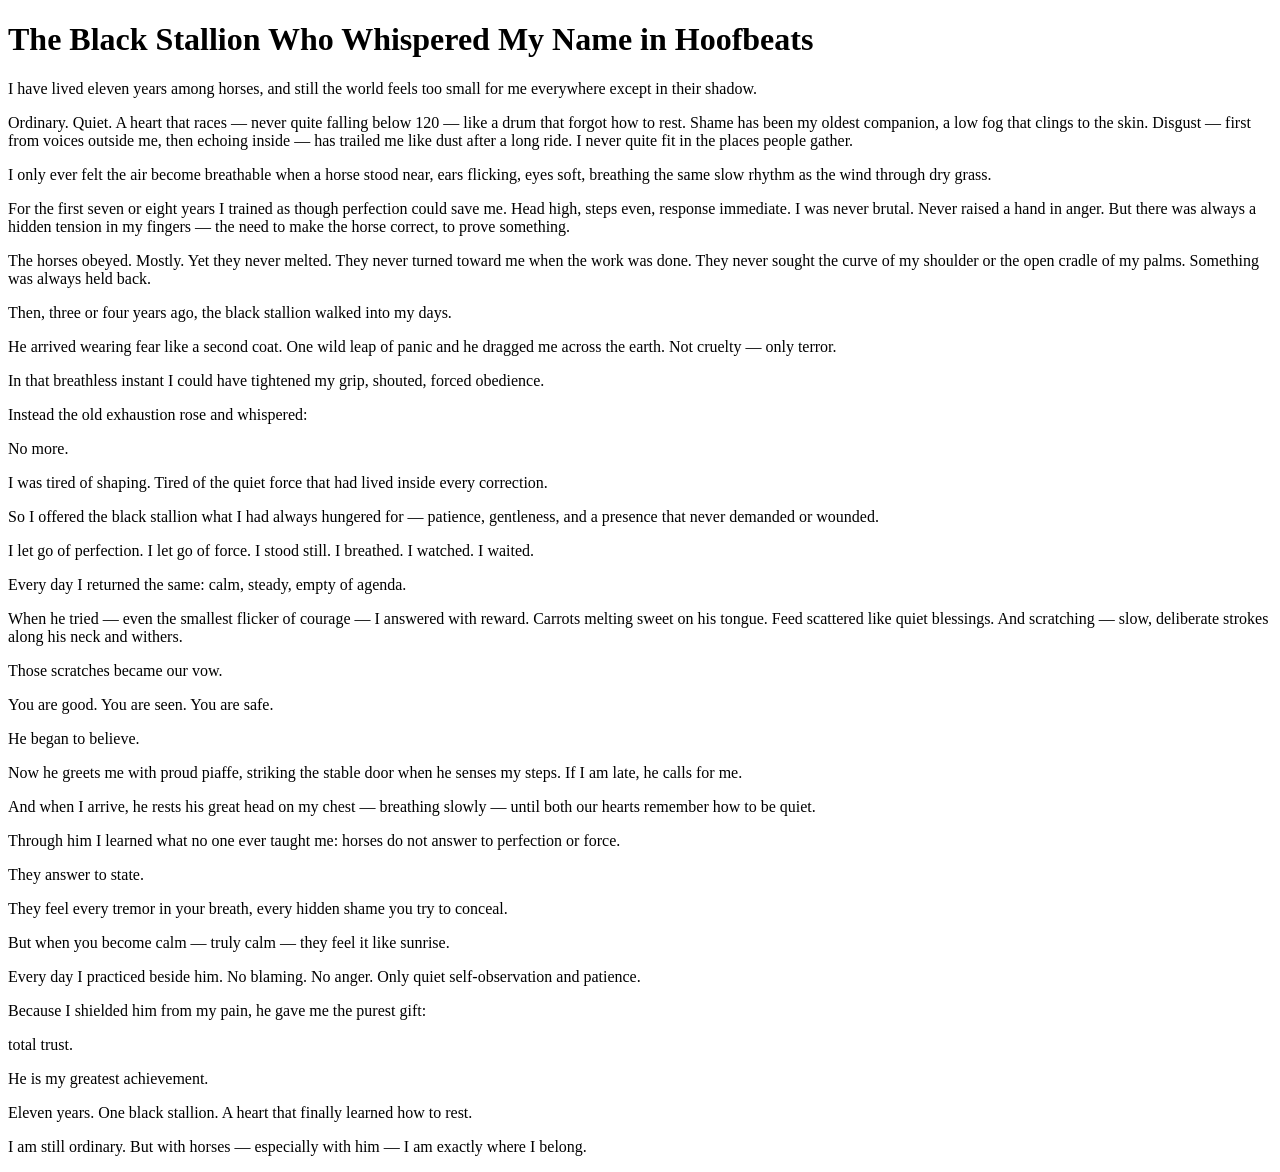
==== stallion.html @ 7eb43217 "Add full HTML structure for stallion story narrative This HTML file contains the complete narrative " ====
<!DOCTYPE html>
<html lang="en">

<head>

<meta charset="UTF-8">
<meta name="viewport" content="width=device-width, initial-scale=1.0">

<title>The Black Stallion | Praveen Kumar</title>

<link rel="stylesheet" href="story.css">

</head>

<body>

<div class="story-container">

<h1>
The Black Stallion Who Whispered My Name in Hoofbeats
</h1>

<p class="opening">
I have lived eleven years among horses, and still the world feels too small for me everywhere except in their shadow.
</p>

<div class="story-text">

<p>
Ordinary. Quiet. A heart that races — never quite falling below 120 — like a drum that forgot how to rest. Shame has been my oldest companion, a low fog that clings to the skin. Disgust — first from voices outside me, then echoing inside — has trailed me like dust after a long ride. I never quite fit in the places people gather.
</p>

<p>
I only ever felt the air become breathable when a horse stood near, ears flicking, eyes soft, breathing the same slow rhythm as the wind through dry grass.
</p>

<p>
For the first seven or eight years I trained as though perfection could save me. Head high, steps even, response immediate. I was never brutal. Never raised a hand in anger. But there was always a hidden tension in my fingers — the need to make the horse correct, to prove something.
</p>

<p>
The horses obeyed. Mostly. Yet they never melted. They never turned toward me when the work was done. They never sought the curve of my shoulder or the open cradle of my palms. Something was always held back.
</p>

<p>
Then, three or four years ago, the black stallion walked into my days.
</p>

<p>
He arrived wearing fear like a second coat. One wild leap of panic and he dragged me across the earth. Not cruelty — only terror.
</p>

<p>
In that breathless instant I could have tightened my grip, shouted, forced obedience.
</p>

<p>
Instead the old exhaustion rose and whispered:
</p>

<p class="center">
No more.
</p>

<p>
I was tired of shaping. Tired of the quiet force that had lived inside every correction.
</p>

<p>
So I offered the black stallion what I had always hungered for — patience, gentleness, and a presence that never demanded or wounded.
</p>

<p>
I let go of perfection.  
I let go of force.  
I stood still. I breathed. I watched. I waited.
</p>

<p>
Every day I returned the same: calm, steady, empty of agenda.
</p>

<p>
When he tried — even the smallest flicker of courage — I answered with reward. Carrots melting sweet on his tongue. Feed scattered like quiet blessings. And scratching — slow, deliberate strokes along his neck and withers.
</p>

<p>
Those scratches became our vow.
</p>

<p class="center">
You are good.  
You are seen.  
You are safe.
</p>

<p>
He began to believe.
</p>

<p>
Now he greets me with proud piaffe, striking the stable door when he senses my steps. If I am late, he calls for me.
</p>

<p>
And when I arrive, he rests his great head on my chest — breathing slowly — until both our hearts remember how to be quiet.
</p>

<p>
Through him I learned what no one ever taught me: horses do not answer to perfection or force.
</p>

<p class="center">
They answer to state.
</p>

<p>
They feel every tremor in your breath, every hidden shame you try to conceal.
</p>

<p>
But when you become calm — truly calm — they feel it like sunrise.
</p>

<p>
Every day I practiced beside him. No blaming. No anger. Only quiet self-observation and patience.
</p>

<p>
Because I shielded him from my pain, he gave me the purest gift:
</p>

<p class="center">
total trust.
</p>

<p>
He is my greatest achievement.
</p>

<p>
Eleven years.  
One black stallion.  
A heart that finally learned how to rest.
</p>

<p class="ending">
I am still ordinary.  
But with horses — especially with him — I am exactly where I belong.
</p>

</div>

</div>

</body>
</html>
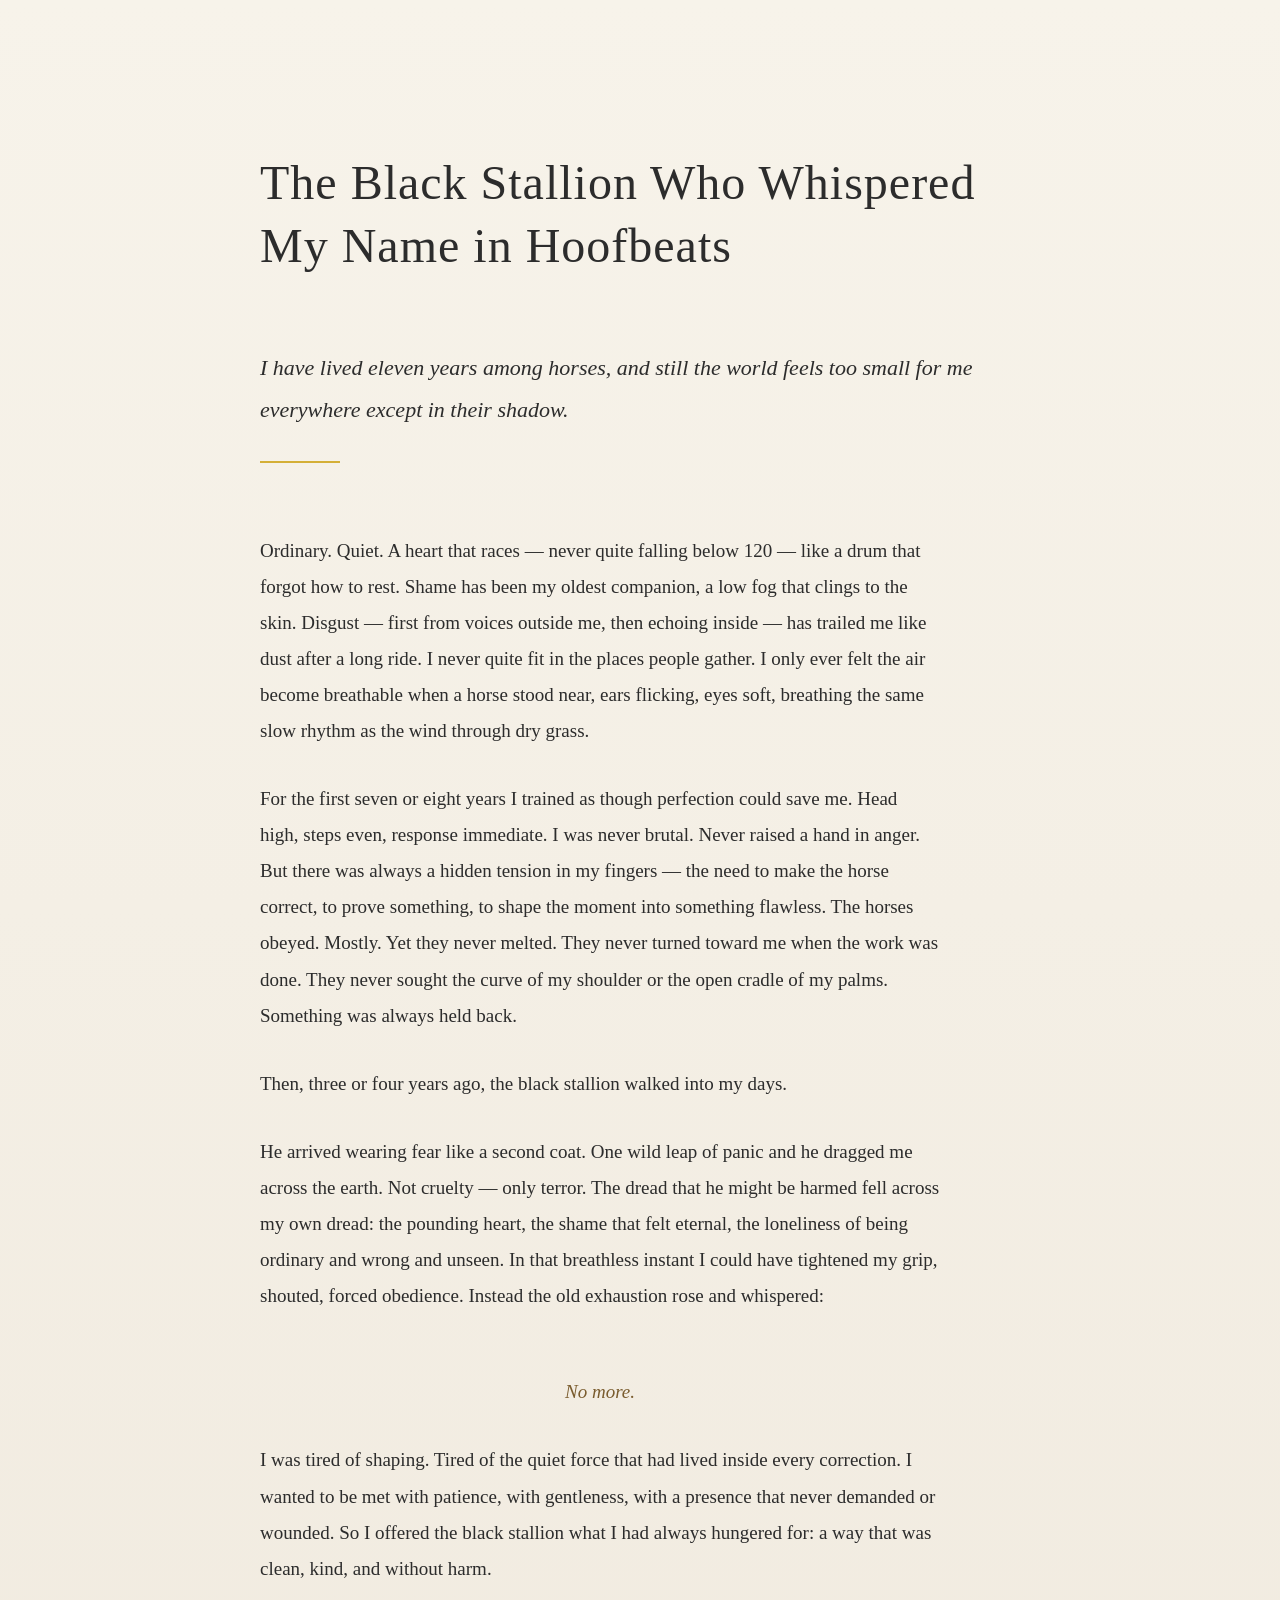
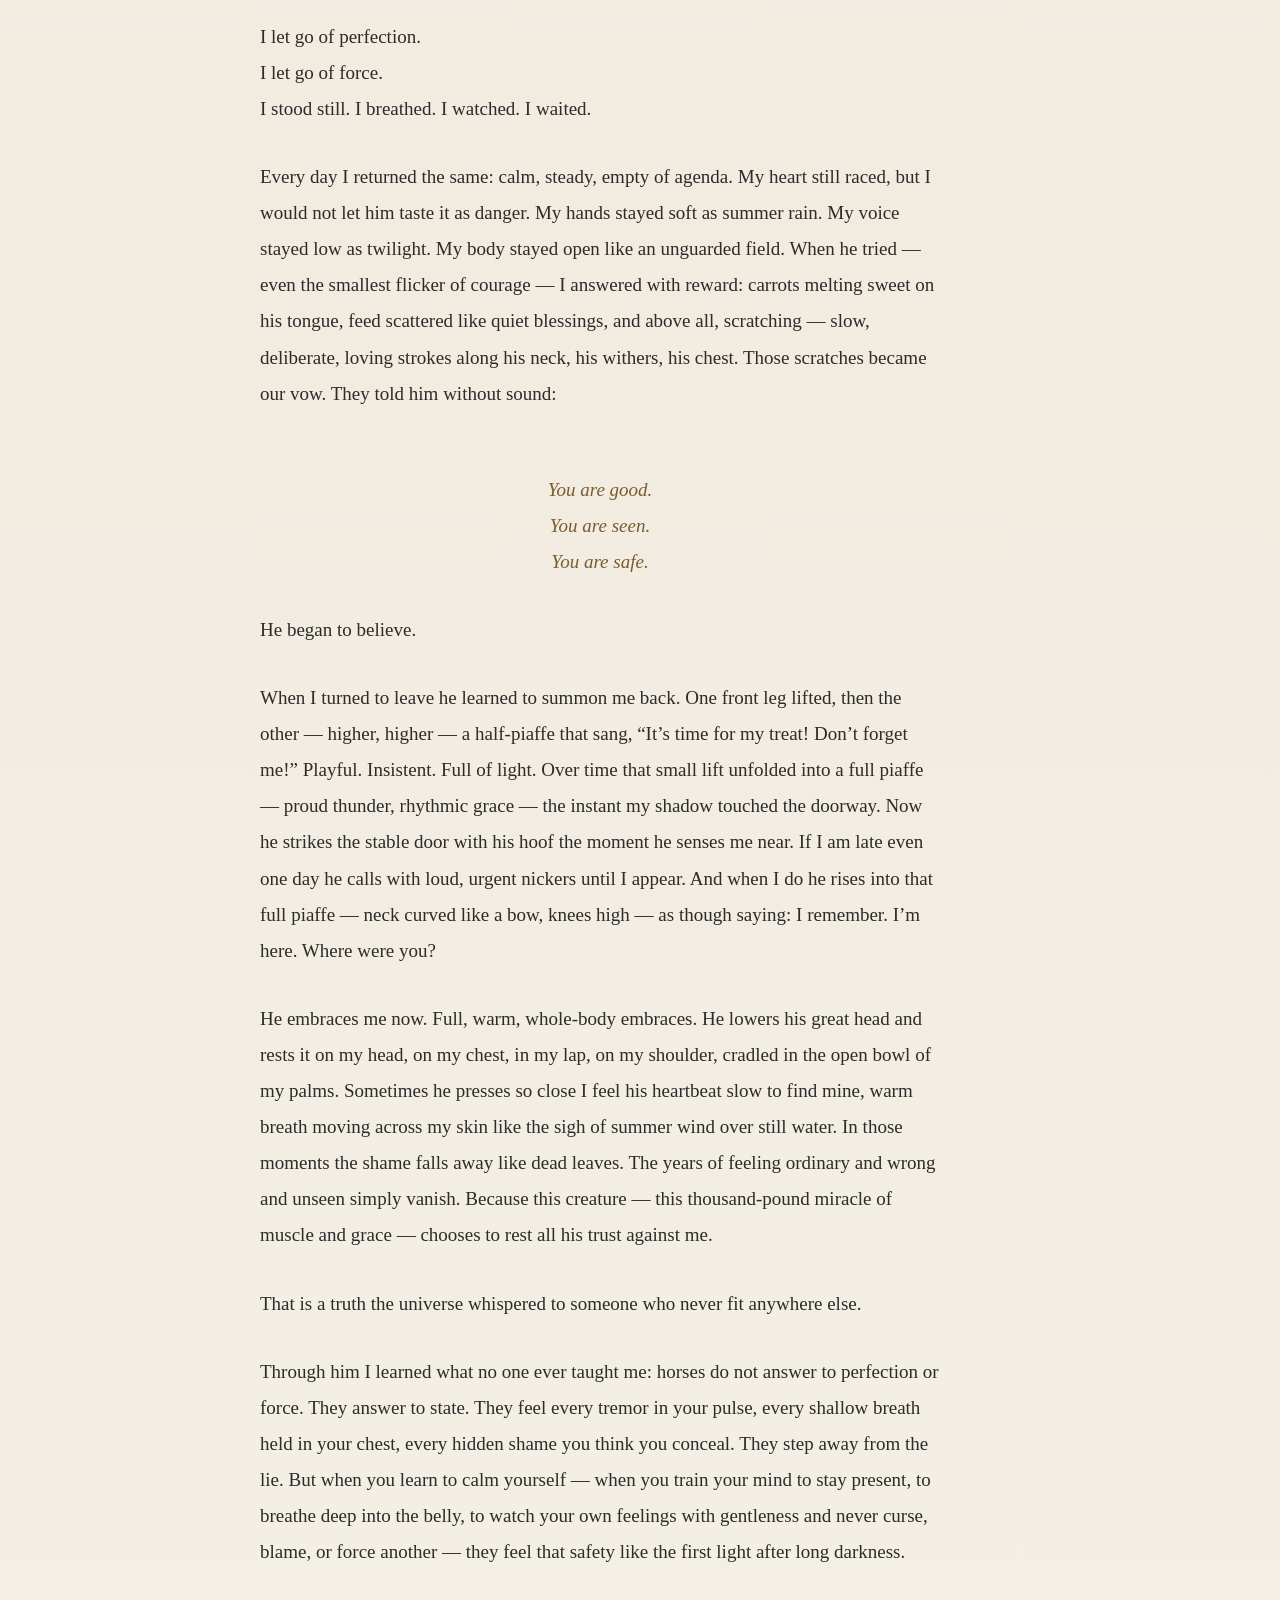
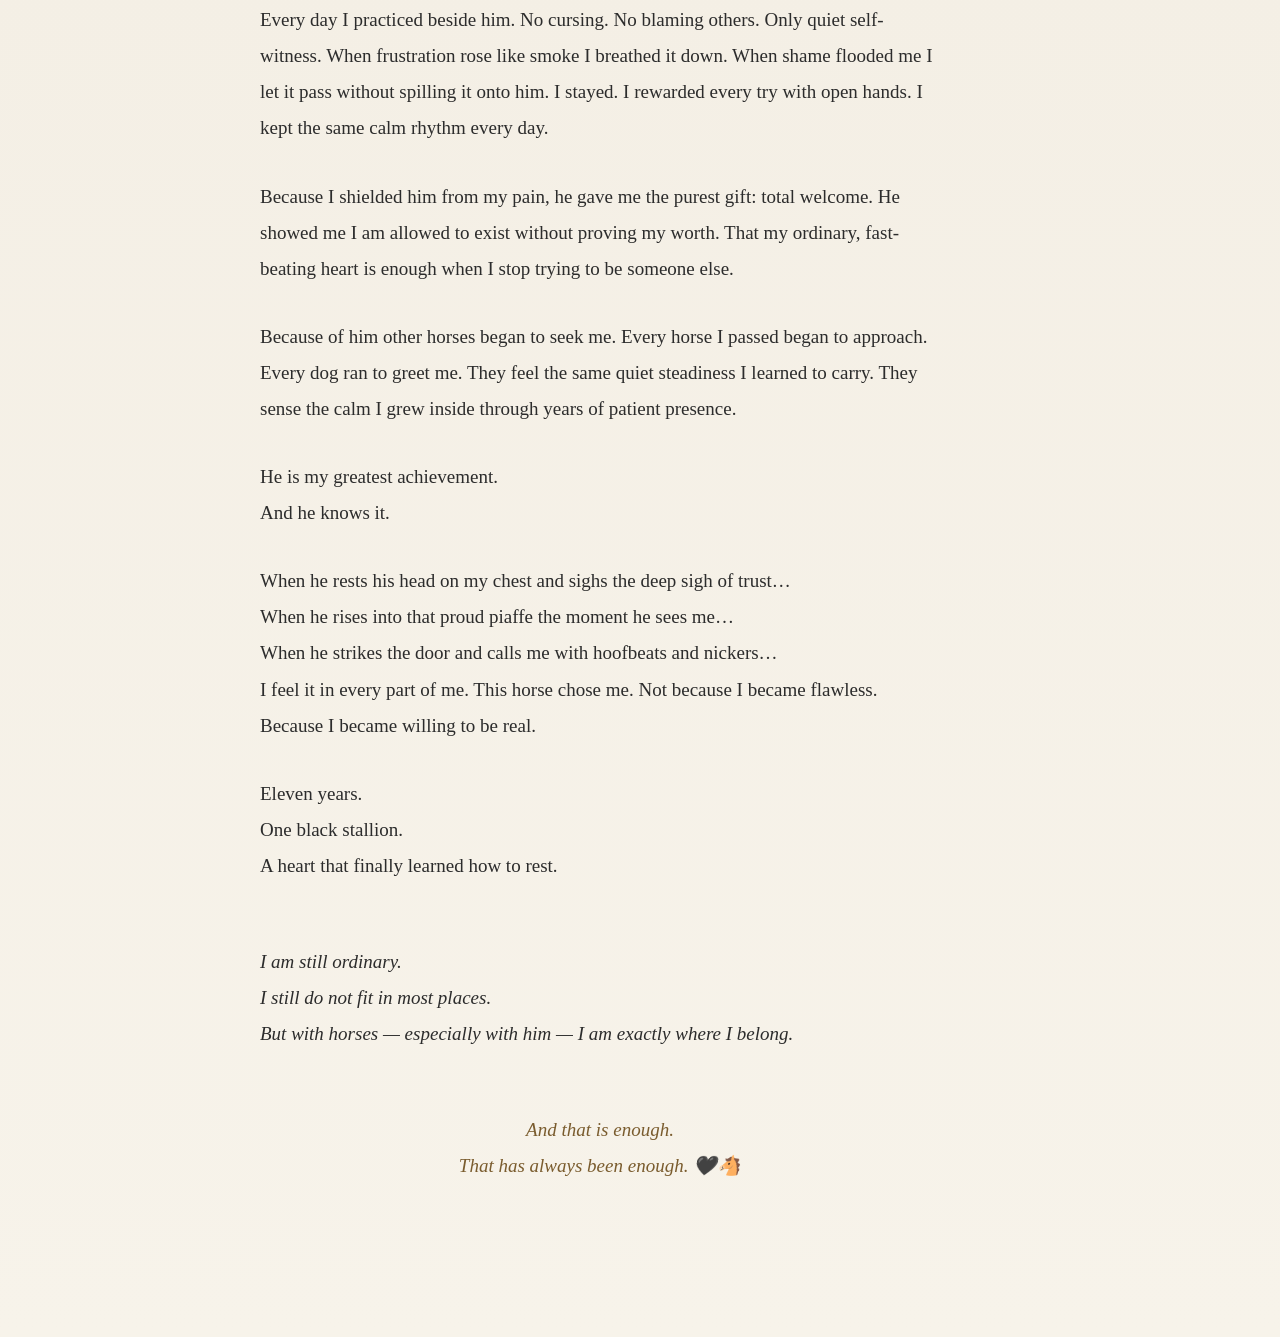
==== commit a1cbe5b0: "Update stallion.html" ====
--- a/stallion.html
+++ b/stallion.html
@@ -27,19 +27,11 @@
 <div class="story-text">
 
 <p>
-Ordinary. Quiet. A heart that races — never quite falling below 120 — like a drum that forgot how to rest. Shame has been my oldest companion, a low fog that clings to the skin. Disgust — first from voices outside me, then echoing inside — has trailed me like dust after a long ride. I never quite fit in the places people gather.
+Ordinary. Quiet. A heart that races — never quite falling below 120 — like a drum that forgot how to rest. Shame has been my oldest companion, a low fog that clings to the skin. Disgust — first from voices outside me, then echoing inside — has trailed me like dust after a long ride. I never quite fit in the places people gather. I only ever felt the air become breathable when a horse stood near, ears flicking, eyes soft, breathing the same slow rhythm as the wind through dry grass.
 </p>
 
 <p>
-I only ever felt the air become breathable when a horse stood near, ears flicking, eyes soft, breathing the same slow rhythm as the wind through dry grass.
-</p>
-
-<p>
-For the first seven or eight years I trained as though perfection could save me. Head high, steps even, response immediate. I was never brutal. Never raised a hand in anger. But there was always a hidden tension in my fingers — the need to make the horse correct, to prove something.
-</p>
-
-<p>
-The horses obeyed. Mostly. Yet they never melted. They never turned toward me when the work was done. They never sought the curve of my shoulder or the open cradle of my palms. Something was always held back.
+For the first seven or eight years I trained as though perfection could save me. Head high, steps even, response immediate. I was never brutal. Never raised a hand in anger. But there was always a hidden tension in my fingers — the need to make the horse correct, to prove something, to shape the moment into something flawless. The horses obeyed. Mostly. Yet they never melted. They never turned toward me when the work was done. They never sought the curve of my shoulder or the open cradle of my palms. Something was always held back.
 </p>
 
 <p>
@@ -47,15 +39,7 @@
 </p>
 
 <p>
-He arrived wearing fear like a second coat. One wild leap of panic and he dragged me across the earth. Not cruelty — only terror.
-</p>
-
-<p>
-In that breathless instant I could have tightened my grip, shouted, forced obedience.
-</p>
-
-<p>
-Instead the old exhaustion rose and whispered:
+He arrived wearing fear like a second coat. One wild leap of panic and he dragged me across the earth. Not cruelty — only terror. The dread that he might be harmed fell across my own dread: the pounding heart, the shame that felt eternal, the loneliness of being ordinary and wrong and unseen. In that breathless instant I could have tightened my grip, shouted, forced obedience. Instead the old exhaustion rose and whispered:
 </p>
 
 <p class="center">
@@ -63,34 +47,22 @@
 </p>
 
 <p>
-I was tired of shaping. Tired of the quiet force that had lived inside every correction.
+I was tired of shaping. Tired of the quiet force that had lived inside every correction. I wanted to be met with patience, with gentleness, with a presence that never demanded or wounded. So I offered the black stallion what I had always hungered for: a way that was clean, kind, and without harm.
 </p>
 
 <p>
-So I offered the black stallion what I had always hungered for — patience, gentleness, and a presence that never demanded or wounded.
-</p>
-
-<p>
-I let go of perfection.  
-I let go of force.  
+I let go of perfection.<br>
+I let go of force.<br>
 I stood still. I breathed. I watched. I waited.
 </p>
 
 <p>
-Every day I returned the same: calm, steady, empty of agenda.
-</p>
-
-<p>
-When he tried — even the smallest flicker of courage — I answered with reward. Carrots melting sweet on his tongue. Feed scattered like quiet blessings. And scratching — slow, deliberate strokes along his neck and withers.
-</p>
-
-<p>
-Those scratches became our vow.
+Every day I returned the same: calm, steady, empty of agenda. My heart still raced, but I would not let him taste it as danger. My hands stayed soft as summer rain. My voice stayed low as twilight. My body stayed open like an unguarded field. When he tried — even the smallest flicker of courage — I answered with reward: carrots melting sweet on his tongue, feed scattered like quiet blessings, and above all, scratching — slow, deliberate, loving strokes along his neck, his withers, his chest. Those scratches became our vow. They told him without sound:
 </p>
 
 <p class="center">
-You are good.  
-You are seen.  
+You are good.<br>
+You are seen.<br>
 You are safe.
 </p>
 
@@ -99,54 +71,60 @@
 </p>
 
 <p>
-Now he greets me with proud piaffe, striking the stable door when he senses my steps. If I am late, he calls for me.
+When I turned to leave he learned to summon me back. One front leg lifted, then the other — higher, higher — a half-piaffe that sang, “It’s time for my treat! Don’t forget me!” Playful. Insistent. Full of light. Over time that small lift unfolded into a full piaffe — proud thunder, rhythmic grace — the instant my shadow touched the doorway. Now he strikes the stable door with his hoof the moment he senses me near. If I am late even one day he calls with loud, urgent nickers until I appear. And when I do he rises into that full piaffe — neck curved like a bow, knees high — as though saying: I remember. I’m here. Where were you?
 </p>
 
 <p>
-And when I arrive, he rests his great head on my chest — breathing slowly — until both our hearts remember how to be quiet.
+He embraces me now. Full, warm, whole-body embraces. He lowers his great head and rests it on my head, on my chest, in my lap, on my shoulder, cradled in the open bowl of my palms. Sometimes he presses so close I feel his heartbeat slow to find mine, warm breath moving across my skin like the sigh of summer wind over still water. In those moments the shame falls away like dead leaves. The years of feeling ordinary and wrong and unseen simply vanish. Because this creature — this thousand-pound miracle of muscle and grace — chooses to rest all his trust against me.
 </p>
 
 <p>
-Through him I learned what no one ever taught me: horses do not answer to perfection or force.
-</p>
-
-<p class="center">
-They answer to state.
+That is a truth the universe whispered to someone who never fit anywhere else.
 </p>
 
 <p>
-They feel every tremor in your breath, every hidden shame you try to conceal.
+Through him I learned what no one ever taught me: horses do not answer to perfection or force. They answer to state. They feel every tremor in your pulse, every shallow breath held in your chest, every hidden shame you think you conceal. They step away from the lie. But when you learn to calm yourself — when you train your mind to stay present, to breathe deep into the belly, to watch your own feelings with gentleness and never curse, blame, or force another — they feel that safety like the first light after long darkness.
 </p>
 
 <p>
-But when you become calm — truly calm — they feel it like sunrise.
+Every day I practiced beside him. No cursing. No blaming others. Only quiet self-witness. When frustration rose like smoke I breathed it down. When shame flooded me I let it pass without spilling it onto him. I stayed. I rewarded every try with open hands. I kept the same calm rhythm every day.
 </p>
 
 <p>
-Every day I practiced beside him. No blaming. No anger. Only quiet self-observation and patience.
+Because I shielded him from my pain, he gave me the purest gift: total welcome. He showed me I am allowed to exist without proving my worth. That my ordinary, fast-beating heart is enough when I stop trying to be someone else.
 </p>
 
 <p>
-Because I shielded him from my pain, he gave me the purest gift:
-</p>
-
-<p class="center">
-total trust.
+Because of him other horses began to seek me. Every horse I passed began to approach. Every dog ran to greet me. They feel the same quiet steadiness I learned to carry. They sense the calm I grew inside through years of patient presence.
 </p>
 
 <p>
-He is my greatest achievement.
+He is my greatest achievement.<br>
+And he knows it.
 </p>
 
 <p>
-Eleven years.  
-One black stallion.  
+When he rests his head on my chest and sighs the deep sigh of trust…<br>
+When he rises into that proud piaffe the moment he sees me…<br>
+When he strikes the door and calls me with hoofbeats and nickers…<br>
+I feel it in every part of me. This horse chose me. Not because I became flawless. Because I became willing to be real.
+</p>
+
+<p>
+Eleven years.<br>
+One black stallion.<br>
 A heart that finally learned how to rest.
 </p>
 
 <p class="ending">
-I am still ordinary.  
+I am still ordinary.<br>
+I still do not fit in most places.<br>
 But with horses — especially with him — I am exactly where I belong.
+</p>
+
+<p class="center">
+And that is enough.<br>
+That has always been enough. 🖤🐴
 </p>
 
 </div>
--- a/story.css
+++ b/story.css
@@ -0,0 +1,100 @@
+body{
+
+margin:0;
+padding:0;
+
+font-family: Georgia, serif;
+
+background:linear-gradient(
+180deg,
+#f7f3ea 0%,
+#f1ebe0 40%,
+#f7f3ea 100%
+);
+
+color:#2c2c2c;
+
+display:flex;
+justify-content:center;
+
+line-height:1.9;
+
+}
+
+.story-container{
+
+max-width:760px;
+padding:120px 30px;
+
+}
+
+h1{
+
+font-size:48px;
+font-weight:400;
+
+letter-spacing:1px;
+
+margin-bottom:70px;
+
+line-height:1.3;
+
+}
+
+.opening{
+
+font-size:22px;
+font-style:italic;
+
+margin-bottom:70px;
+
+}
+
+.opening::after{
+
+content:"";
+
+display:block;
+
+width:80px;
+height:2px;
+
+background:#d4af37;
+
+margin-top:30px;
+
+}
+
+.story-text p{
+
+margin-bottom:32px;
+
+font-size:19px;
+
+max-width:680px;
+
+}
+
+.center{
+
+text-align:center;
+
+font-style:italic;
+
+margin:60px 0;
+
+font-size:22px;
+
+color:#7a5c2e;
+
+}
+
+.ending{
+
+margin-top:60px;
+
+font-size:20px;
+
+font-style:italic;
+
+}
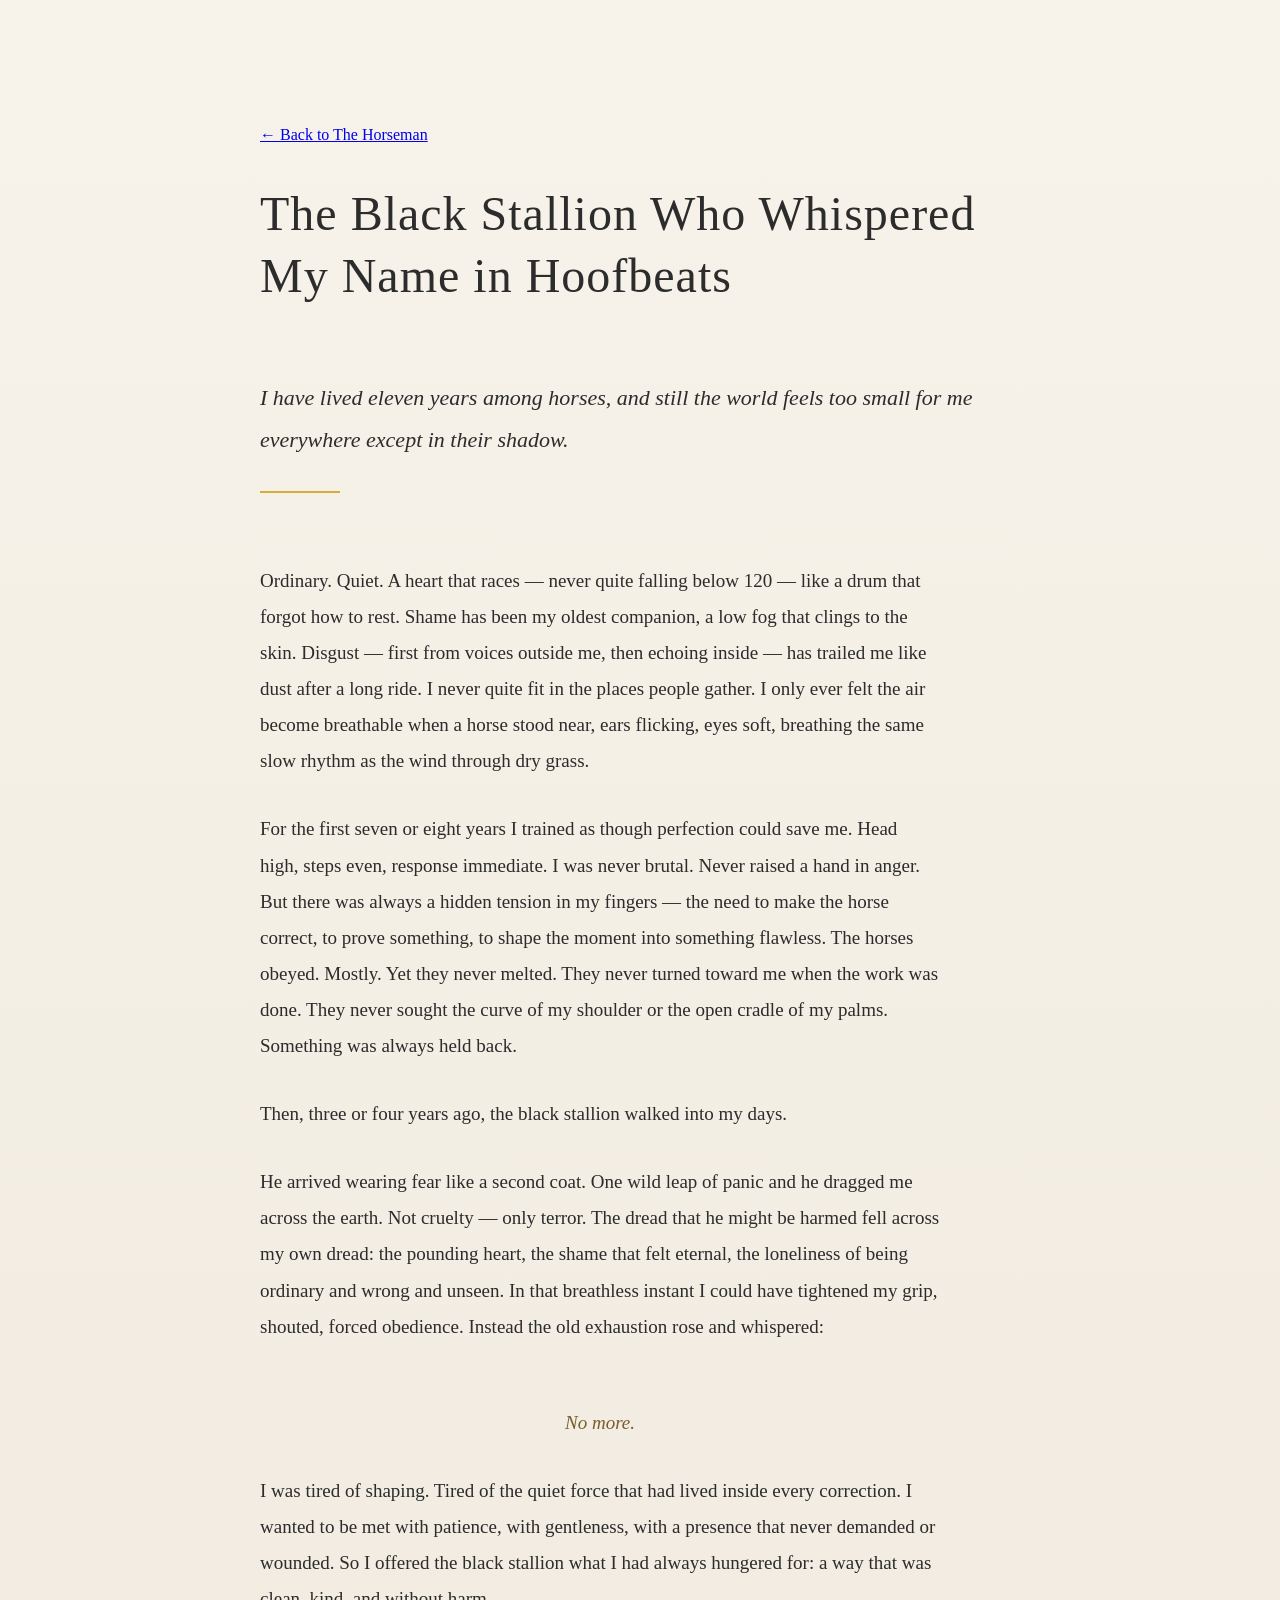
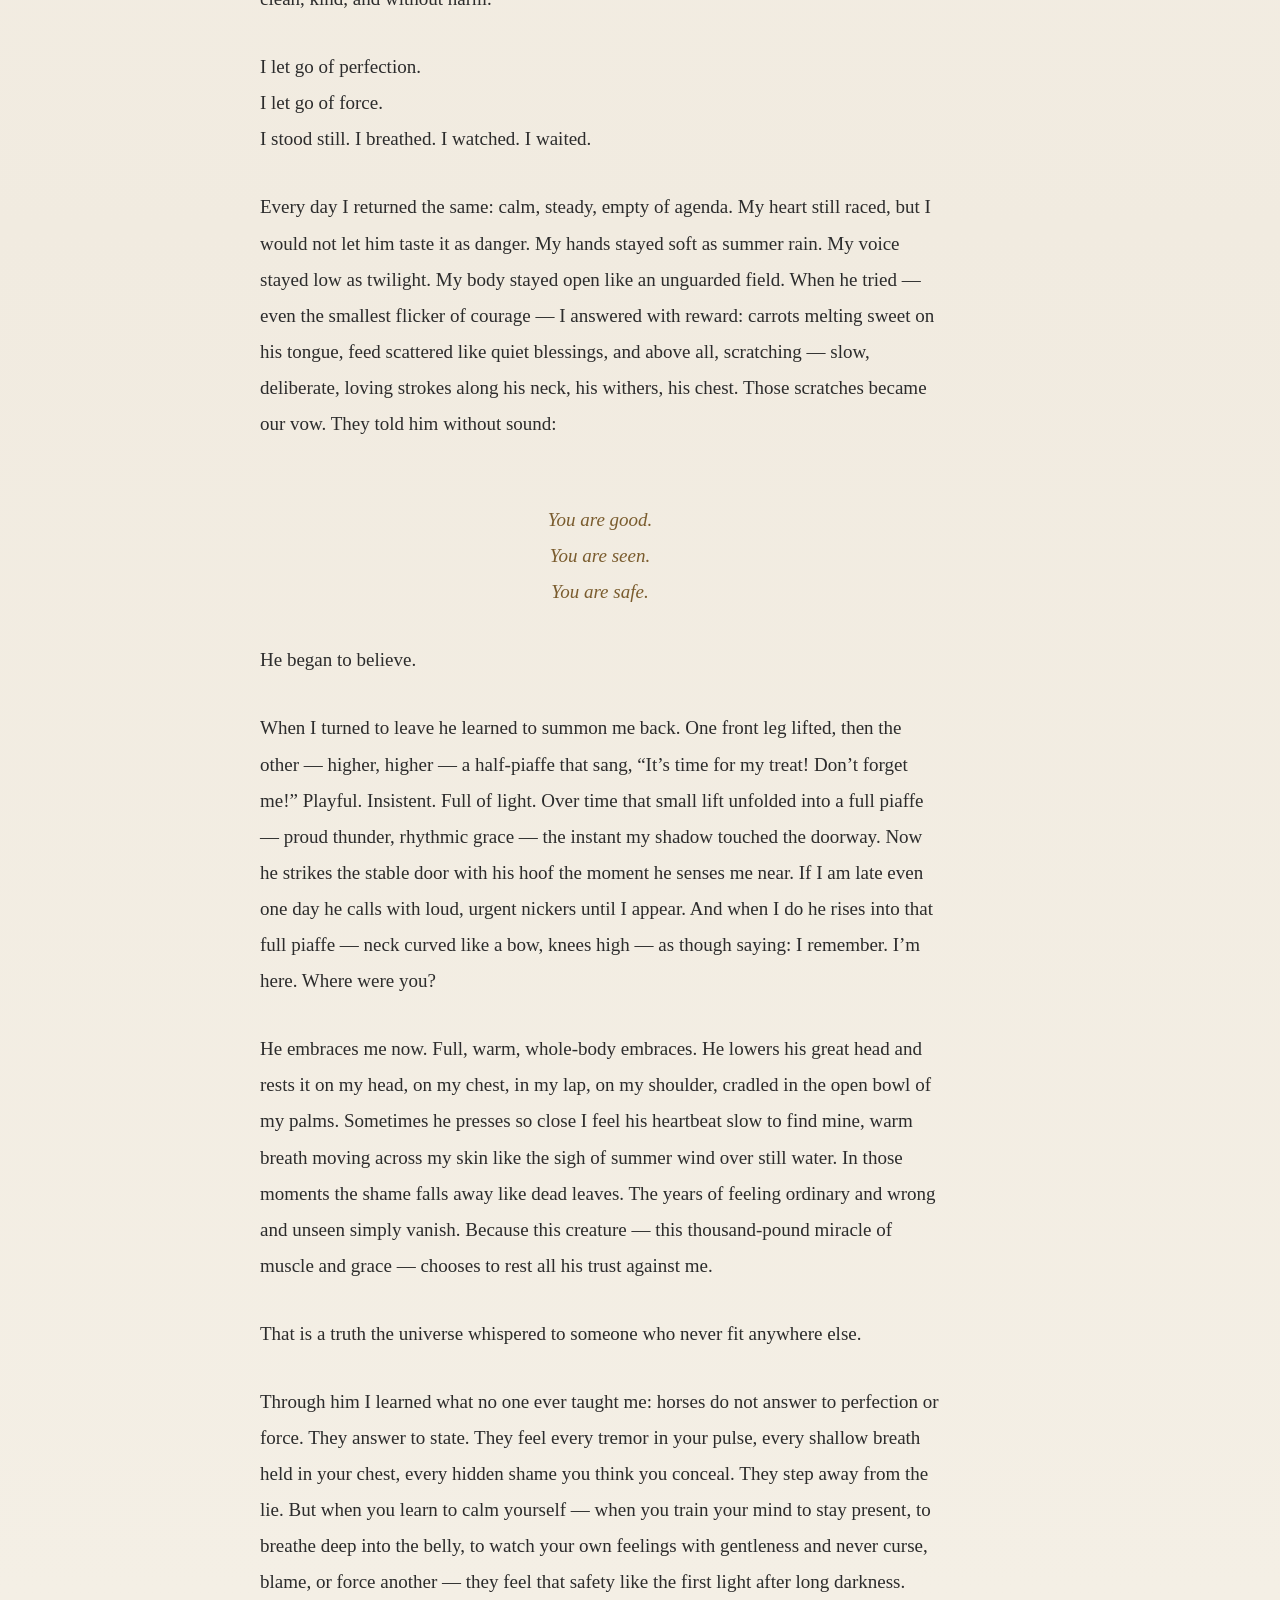
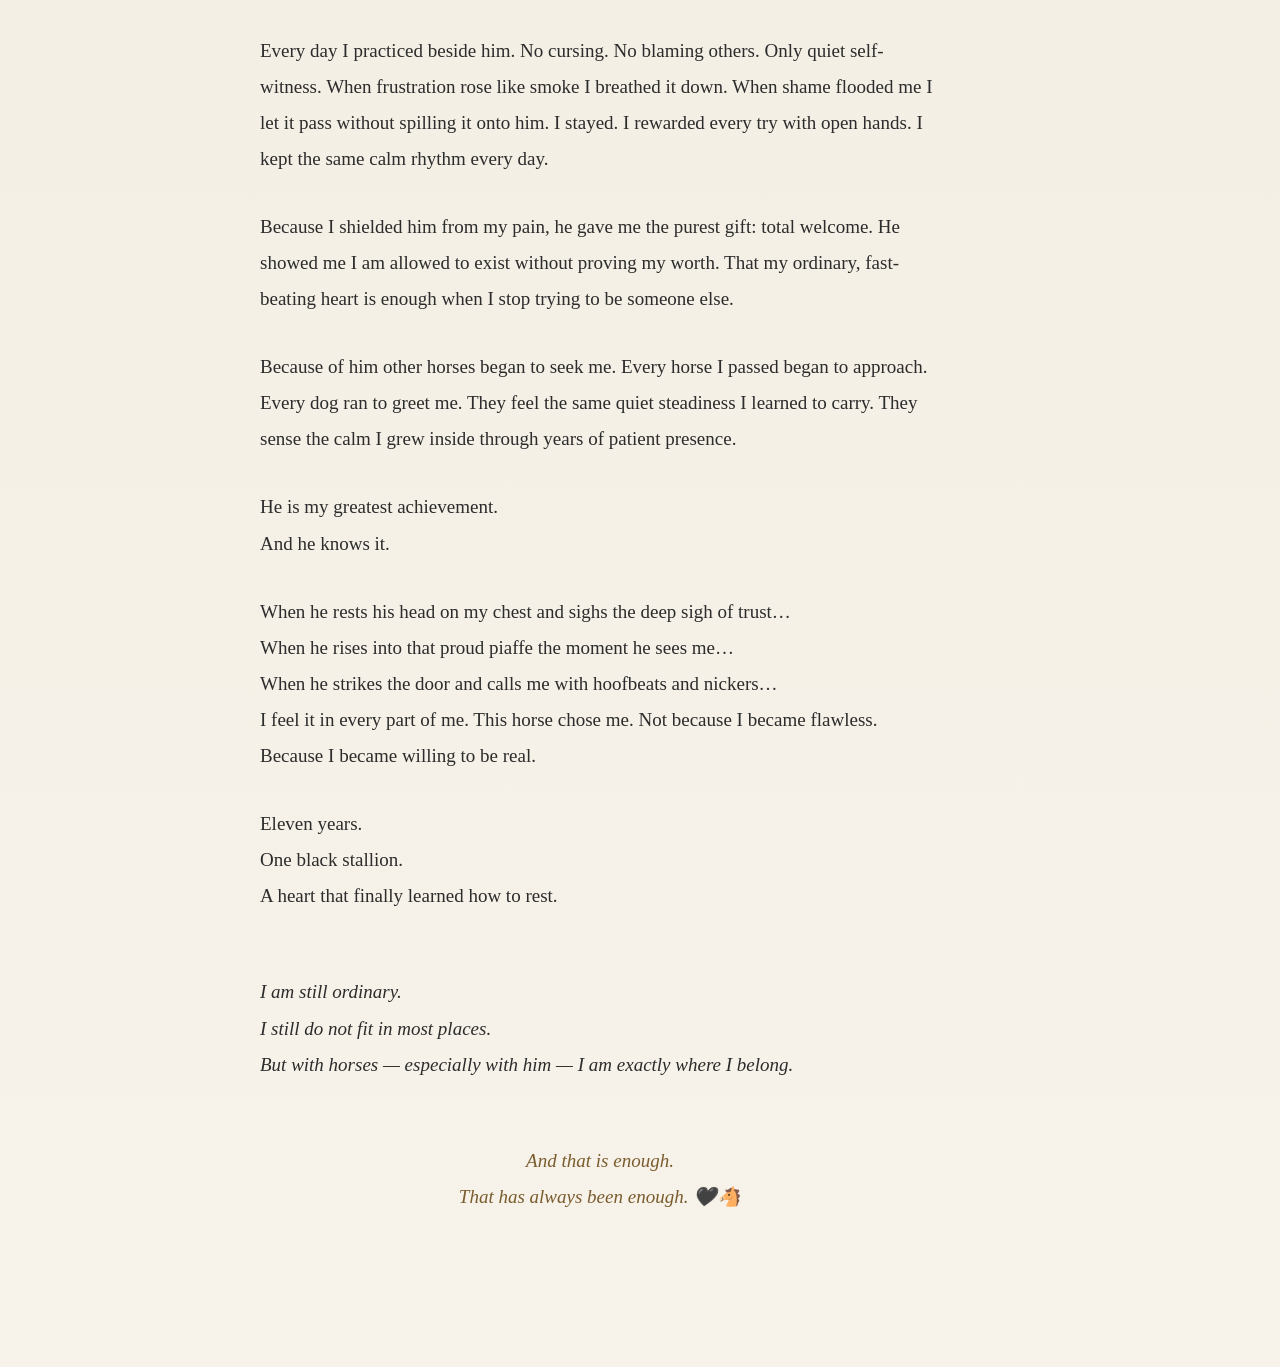
==== commit 5ec4fb87: "Update stallion.html" ====
--- a/stallion.html
+++ b/stallion.html
@@ -15,8 +15,7 @@
 <body>
 
 <div class="story-container">
-
-<h1>
+<a class="back-link" href="index.html">← Back to The Horseman</a><h1>
 The Black Stallion Who Whispered My Name in Hoofbeats
 </h1>
 
